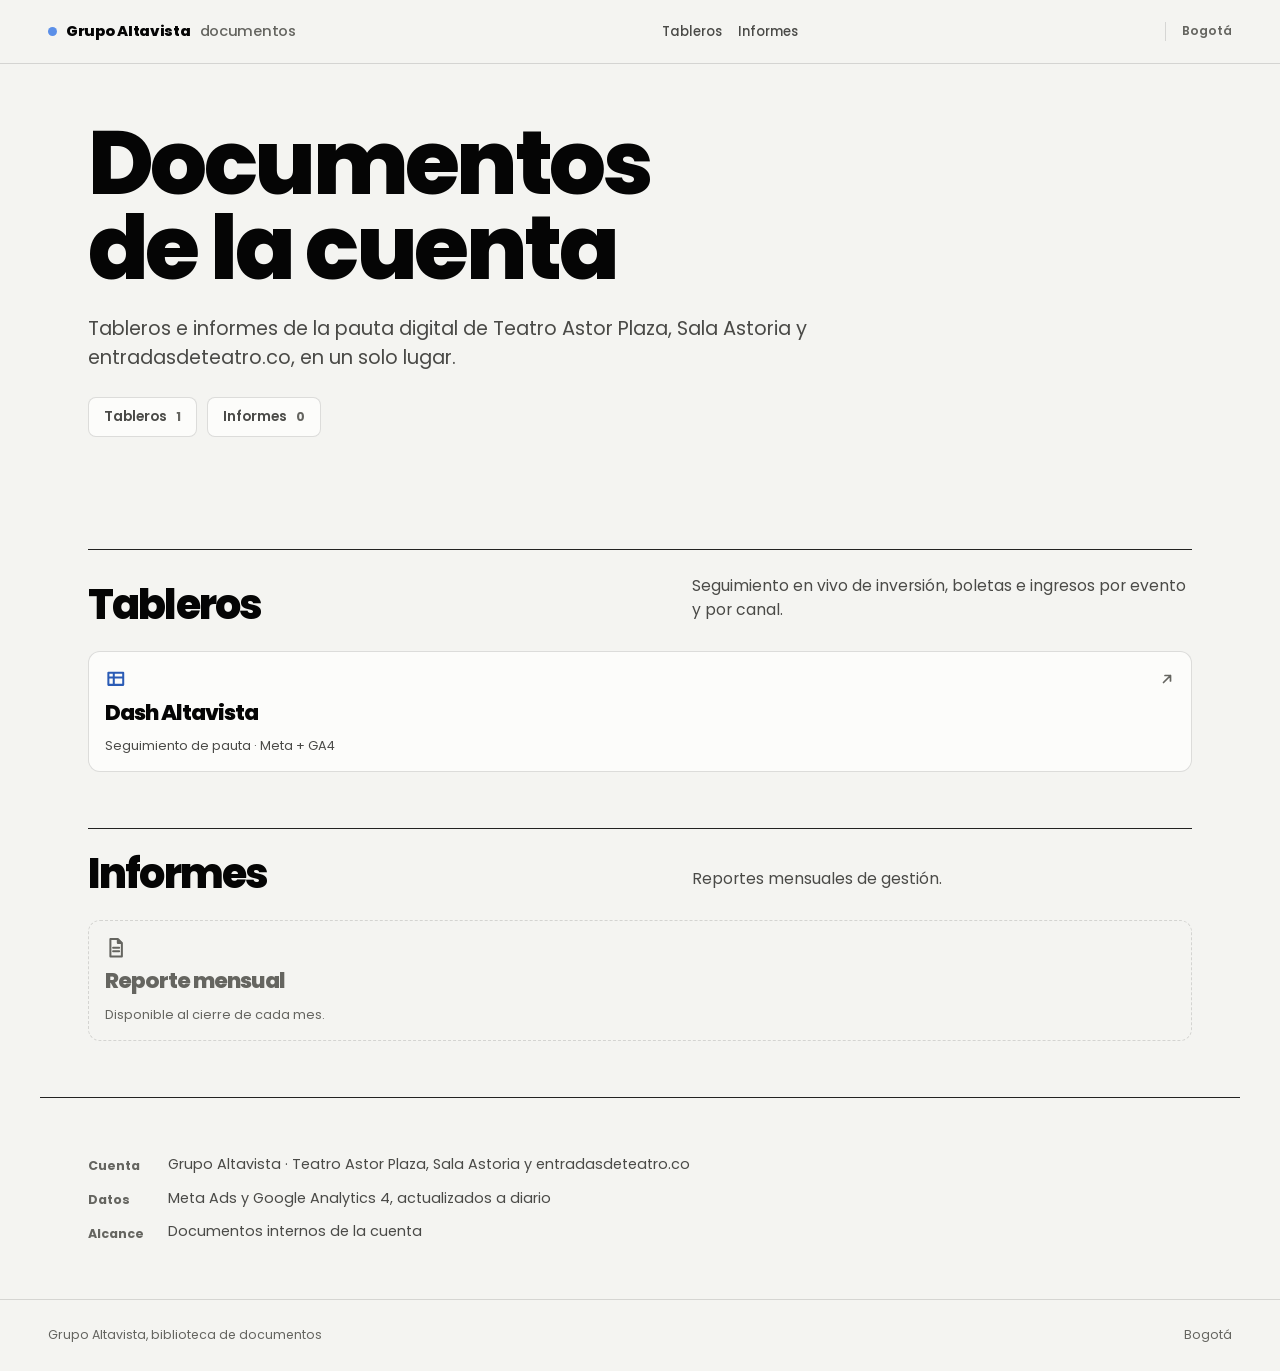
==== altavista/index.html @ d1a05a9a "Dashboards: Altavista y ATLAB en un solo repo" ====
<!doctype html>
<html lang="es">
<head>
<link rel="icon" href="favicon.ico" sizes="any">
<link rel="icon" type="image/png" sizes="32x32" href="favicon-32.png">
<link rel="apple-touch-icon" href="apple-touch-icon.png">
  <meta charset="utf-8">
  <meta name="viewport" content="width=device-width, initial-scale=1">
  <meta name="description" content="Índice de los documentos y tableros de Grupo Altavista.">
  <meta name="robots" content="noindex, nofollow">
  <meta name="theme-color" content="#f4f4f1">
  <title>Grupo Altavista | Documentos</title>
  <link rel="preconnect" href="https://fonts.gstatic.com" crossorigin>
  <link rel="stylesheet" href="https://fonts.googleapis.com/css2?family=Poppins:wght@400;500;600;700;800&display=swap">
  <style>
    :root{
      --paper:#f4f4f1; --raised:#fcfcfa; --sunken:#e7e6e1;
      --ink:#050505; --ink-secondary:#4a4a47; --ink-muted:#656560;
      --rule:rgba(5,5,5,.13); --rule-strong:rgba(5,5,5,.88);
      --accent:#5B8FE8; --accent-fg:#2a5bb5;
      --radius:12px; --radius-sm:8px; --ease:cubic-bezier(.2,.7,.2,1);
      --gutter:clamp(16px,4vw,48px); --max:1200px; --measure:60ch;
      --s-3:12px; --s-4:16px; --s-5:24px; --s-6:56px; --s-col:48px; --step:56px;
      --fs-display:clamp(2.6rem,7vw,6rem);
    }
    *{box-sizing:border-box}
    html{scroll-behavior:smooth}
    body{margin:0; font-family:'Poppins',sans-serif; background:var(--paper); color:var(--ink); line-height:1.5; -webkit-font-smoothing:antialiased}
    h1,h2,h3{margin:0; font-weight:800; letter-spacing:-.045em; line-height:1.03; text-wrap:balance}
    p{margin:0}
    a{color:inherit}

    .skip-link{position:fixed; top:10px; left:10px; z-index:120; transform:translateY(-180%); background:var(--accent); color:#fff; padding:12px 18px; border-radius:var(--radius-sm); font-weight:600; font-size:.85rem; text-decoration:none}
    .skip-link:focus{transform:translateY(0)}

    .masthead{position:sticky; top:0; z-index:60; display:flex; align-items:center; justify-content:space-between; gap:24px; height:64px; padding-inline:var(--gutter);
      background:color-mix(in srgb, var(--paper) 86%, transparent); backdrop-filter:blur(14px); -webkit-backdrop-filter:blur(14px); border-bottom:1px solid var(--rule)}
    .wordmark{display:inline-flex; align-items:center; gap:9px; text-decoration:none; font-weight:800; font-size:.92rem; letter-spacing:-.02em; white-space:nowrap}
    .wordmark i{width:9px; height:9px; border-radius:50%; background:var(--accent); flex:0 0 auto}
    .wordmark span{color:var(--ink-muted); font-weight:500}
    .masthead nav{display:flex; gap:var(--s-4); font-size:.83rem; font-weight:500; min-width:0}
    .masthead nav a{color:var(--ink-secondary); text-decoration:none; white-space:nowrap; transition:color .2s var(--ease)}
    .masthead nav a:hover{color:var(--ink)}
    .masthead .stamp{font-size:.76rem; font-weight:600; color:var(--ink-muted); border-left:1px solid var(--rule); padding-left:16px; white-space:nowrap}

    .wrap{max-width:var(--max); margin-inline:auto; padding-inline:var(--gutter)}
    .opening{padding-top:var(--s-6); padding-bottom:var(--step)}
    .opening h1{font-size:var(--fs-display); letter-spacing:-.04em; line-height:.95; max-width:18ch}
    .lede{max-width:var(--measure); color:var(--ink-secondary)}
    .opening .lede{margin-top:var(--s-5); font-size:clamp(1.05rem,1.55vw,1.22rem)}
    .categorias{display:flex; flex-wrap:wrap; gap:10px; margin-top:var(--s-5)}
    .categorias a{display:inline-flex; align-items:baseline; gap:9px; text-decoration:none; padding:9px 15px; border:1px solid var(--rule); border-radius:var(--radius-sm); background:var(--raised);
      font-size:.86rem; font-weight:600; color:var(--ink-secondary); transition:border-color .2s var(--ease), color .2s var(--ease)}
    .categorias a:hover{border-color:var(--ink); color:var(--ink)}
    .categorias a b{font-weight:700; font-size:.78rem; color:var(--ink-muted); font-variant-numeric:tabular-nums}
    .categorias a:hover b{color:var(--accent-fg)}

    .grupo{padding-block:var(--step)}
    .grupo + .grupo{padding-top:0}
    .grupo-head{display:grid; grid-template-columns:minmax(0,1fr) minmax(0,.9fr); gap:var(--s-col); align-items:end; padding-top:var(--s-5); margin-bottom:var(--s-5); border-top:1px solid var(--rule-strong)}
    .grupo-head h2{font-size:clamp(1.6rem,3.4vw,2.6rem)}
    .grupo-head p{max-width:var(--measure); color:var(--ink-secondary); font-size:.98rem; padding-bottom:.35em}

    .shelf{display:grid; gap:var(--s-4); grid-template-columns:repeat(auto-fit,minmax(min(100%,290px),1fr))}
    .card{display:grid; align-content:start; gap:var(--s-3); padding:var(--s-4); background:var(--raised); border:1px solid var(--rule); border-radius:var(--radius);
      text-decoration:none; color:inherit; transition:border-color .25s var(--ease), transform .25s var(--ease)}
    a.card:hover{transform:translateY(-3px); border-color:var(--ink)}
    a.card:focus-visible{border-color:var(--ink); outline:2px solid var(--accent); outline-offset:2px}
    .card h3{font-size:clamp(1.1rem,1.7vw,1.35rem)}
    .card p{color:var(--ink-secondary); font-size:.8rem}
    .card-top{display:flex; align-items:center; justify-content:space-between; gap:var(--s-3); color:var(--ink-muted)}
    .card-top .ico-lg{color:var(--accent-fg)}
    .card-top .ico:last-child{transition:transform .25s var(--ease)}
    a.card:hover .card-top .ico:last-child{transform:translate(2px,-2px)}
    .card.is-empty{background:none; border-style:dashed}
    .card.is-empty .card-top,.card.is-empty .card-top .ico-lg,.card.is-empty h3,.card.is-empty p{color:var(--ink-muted)}
    .ico{width:1em; height:1em; flex:0 0 auto; fill:none; stroke:currentColor; stroke-width:1.7; stroke-linecap:round; stroke-linejoin:round; vertical-align:-.12em}
    .ico-lg{width:1.35em; height:1.35em; stroke-width:1.5}

    .colophon{padding-block:var(--s-6); border-top:1px solid var(--rule-strong)}
    .colophon dl{display:grid; grid-template-columns:auto minmax(0,1fr); gap:12px var(--s-5); margin:0; max-width:920px}
    .colophon dt{font-size:.78rem; font-weight:700; color:var(--ink-muted); padding-top:.25em; white-space:nowrap}
    .colophon dd{margin:0; color:var(--ink-secondary); font-size:.9rem; line-height:1.5}
    .footer{padding:26px var(--gutter); border-top:1px solid var(--rule); display:flex; flex-wrap:wrap; justify-content:space-between; gap:12px; color:var(--ink-muted); font-size:.78rem}

    @media (max-width:760px){
      .masthead nav,.masthead .stamp{display:none}
      .grupo-head{grid-template-columns:1fr; gap:14px}
      .colophon dl{grid-template-columns:1fr; gap:2px}
      .colophon dt{padding-top:16px}
    }
  </style>
</head>
<body>
<svg width="0" height="0" style="position:absolute" aria-hidden="true">
  <symbol id="i-tabla" viewBox="0 0 16 16"><path d="M2.5 3.5h11v9h-11zM2.5 7h11M6.5 3.5v9"/></symbol>
  <symbol id="i-abrir" viewBox="0 0 16 16"><path d="M4.5 11.5 11.5 4.5M6 4.5h5.5V10"/></symbol>
  <symbol id="i-documento" viewBox="0 0 16 16"><path d="M4 1.5h5.5L12.5 4.5v10h-8.5zM9.5 1.5v3h3M6 8h4.5M6 10.5h4.5"/></symbol>
</svg>
<a class="skip-link" href="#top">Ir a los documentos</a>

<header class="masthead">
  <a class="wordmark" href="index.html"><i></i>Grupo Altavista <span>documentos</span></a>
  <nav aria-label="Documentos">
    <a href="#tableros">Tableros</a>
    <a href="#informes">Informes</a>
  </nav>
  <span class="stamp">Bogotá</span>
</header>

<main id="top">

<section class="opening wrap">
  <h1>Documentos de la cuenta</h1>
  <p class="lede">Tableros e informes de la pauta digital de Teatro Astor Plaza, Sala Astoria y entradasdeteatro.co, en un solo lugar.</p>
  <nav class="categorias" aria-label="Categorías de documentos">
    <a href="#tableros">Tableros <b>1</b></a>
    <a href="#informes">Informes <b>0</b></a>
  </nav>
</section>

<section class="grupo wrap" id="tableros">
  <div class="grupo-head">
    <h2>Tableros</h2>
    <p>Seguimiento en vivo de inversión, boletas e ingresos por evento y por canal.</p>
  </div>

  <div class="shelf">
    <a class="card" href="dash-altavista.html" target="_blank" rel="noopener">
      <span class="card-top">
        <svg class="ico ico-lg" aria-hidden="true"><use href="#i-tabla"></use></svg>
        <svg class="ico" aria-hidden="true"><use href="#i-abrir"></use></svg>
      </span>
      <h3>Dash Altavista</h3>
      <p>Seguimiento de pauta · Meta + GA4</p>
    </a>
  </div>
</section>

<section class="grupo wrap" id="informes">
  <div class="grupo-head">
    <h2>Informes</h2>
    <p>Reportes mensuales de gestión.</p>
  </div>

  <div class="shelf">
    <div class="card is-empty">
      <span class="card-top">
        <svg class="ico ico-lg" aria-hidden="true"><use href="#i-documento"></use></svg>
      </span>
      <h3>Reporte mensual</h3>
      <p>Disponible al cierre de cada mes.</p>
    </div>
  </div>
</section>

<section class="colophon wrap">
  <dl>
    <dt>Cuenta</dt><dd>Grupo Altavista · Teatro Astor Plaza, Sala Astoria y entradasdeteatro.co</dd>
    <dt>Datos</dt><dd>Meta Ads y Google Analytics 4, actualizados a diario</dd>
    <dt>Alcance</dt><dd>Documentos internos de la cuenta</dd>
  </dl>
</section>

</main>

<footer class="footer">
  <span>Grupo Altavista, biblioteca de documentos</span>
  <span>Bogotá</span>
</footer>
</body>
</html>
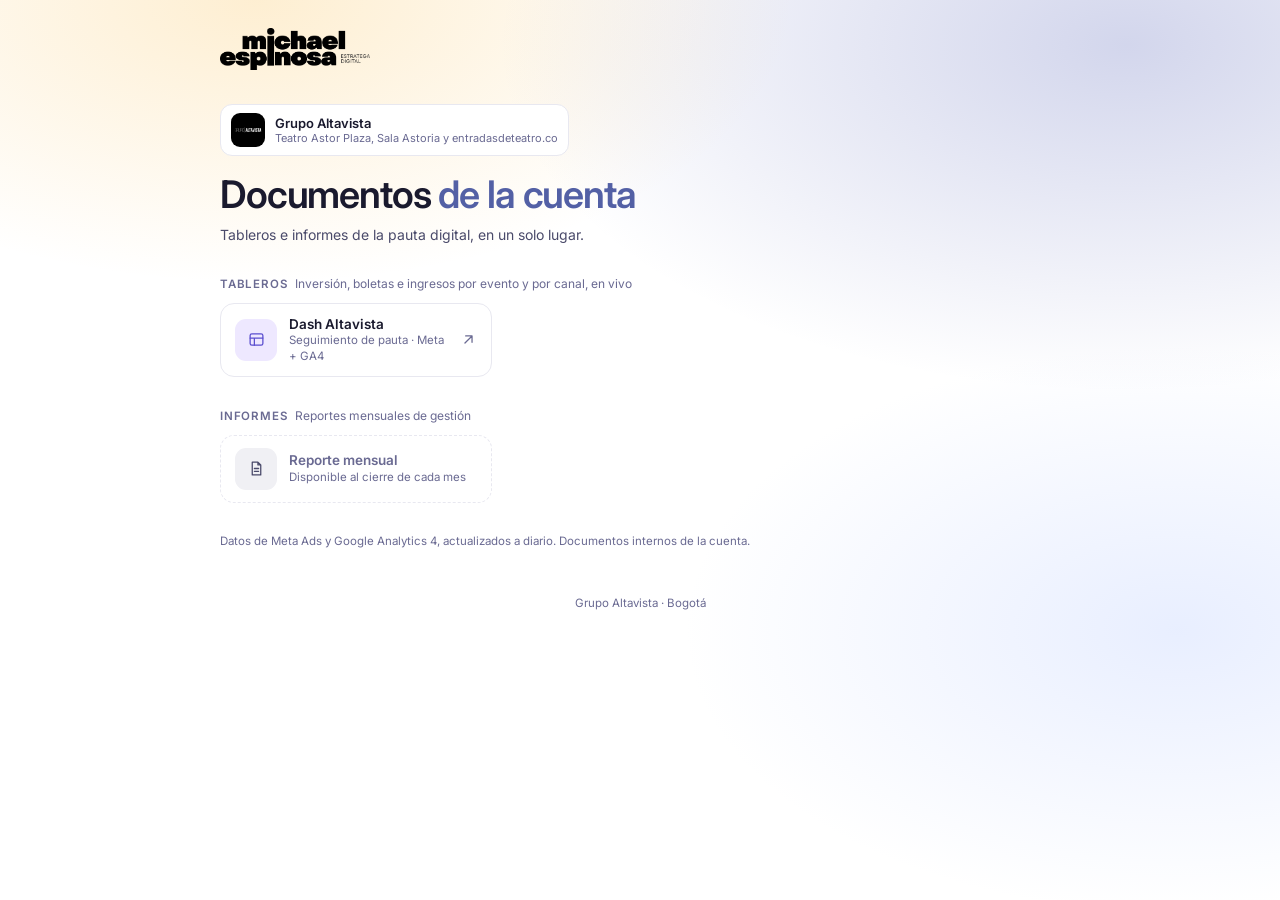
==== commit 64252130: "Dashboards con la visual del portal de vida Base compartida en assets/ (ui.css, ui.js, logos): Inter" ====
--- a/altavista/index.html
+++ b/altavista/index.html
@@ -1,172 +1,64 @@
 <!doctype html>
 <html lang="es">
 <head>
+<meta charset="utf-8">
+<meta name="viewport" content="width=device-width, initial-scale=1, viewport-fit=cover">
+<meta name="description" content="Índice de los documentos y tableros de Grupo Altavista.">
+<meta name="robots" content="noindex, nofollow">
+<meta name="theme-color" content="#ffffff">
+<title>Grupo Altavista | Documentos</title>
 <link rel="icon" href="favicon.ico" sizes="any">
 <link rel="icon" type="image/png" sizes="32x32" href="favicon-32.png">
 <link rel="apple-touch-icon" href="apple-touch-icon.png">
-  <meta charset="utf-8">
-  <meta name="viewport" content="width=device-width, initial-scale=1">
-  <meta name="description" content="Índice de los documentos y tableros de Grupo Altavista.">
-  <meta name="robots" content="noindex, nofollow">
-  <meta name="theme-color" content="#f4f4f1">
-  <title>Grupo Altavista | Documentos</title>
-  <link rel="preconnect" href="https://fonts.gstatic.com" crossorigin>
-  <link rel="stylesheet" href="https://fonts.googleapis.com/css2?family=Poppins:wght@400;500;600;700;800&display=swap">
-  <style>
-    :root{
-      --paper:#f4f4f1; --raised:#fcfcfa; --sunken:#e7e6e1;
-      --ink:#050505; --ink-secondary:#4a4a47; --ink-muted:#656560;
-      --rule:rgba(5,5,5,.13); --rule-strong:rgba(5,5,5,.88);
-      --accent:#5B8FE8; --accent-fg:#2a5bb5;
-      --radius:12px; --radius-sm:8px; --ease:cubic-bezier(.2,.7,.2,1);
-      --gutter:clamp(16px,4vw,48px); --max:1200px; --measure:60ch;
-      --s-3:12px; --s-4:16px; --s-5:24px; --s-6:56px; --s-col:48px; --step:56px;
-      --fs-display:clamp(2.6rem,7vw,6rem);
-    }
-    *{box-sizing:border-box}
-    html{scroll-behavior:smooth}
-    body{margin:0; font-family:'Poppins',sans-serif; background:var(--paper); color:var(--ink); line-height:1.5; -webkit-font-smoothing:antialiased}
-    h1,h2,h3{margin:0; font-weight:800; letter-spacing:-.045em; line-height:1.03; text-wrap:balance}
-    p{margin:0}
-    a{color:inherit}
-
-    .skip-link{position:fixed; top:10px; left:10px; z-index:120; transform:translateY(-180%); background:var(--accent); color:#fff; padding:12px 18px; border-radius:var(--radius-sm); font-weight:600; font-size:.85rem; text-decoration:none}
-    .skip-link:focus{transform:translateY(0)}
-
-    .masthead{position:sticky; top:0; z-index:60; display:flex; align-items:center; justify-content:space-between; gap:24px; height:64px; padding-inline:var(--gutter);
-      background:color-mix(in srgb, var(--paper) 86%, transparent); backdrop-filter:blur(14px); -webkit-backdrop-filter:blur(14px); border-bottom:1px solid var(--rule)}
-    .wordmark{display:inline-flex; align-items:center; gap:9px; text-decoration:none; font-weight:800; font-size:.92rem; letter-spacing:-.02em; white-space:nowrap}
-    .wordmark i{width:9px; height:9px; border-radius:50%; background:var(--accent); flex:0 0 auto}
-    .wordmark span{color:var(--ink-muted); font-weight:500}
-    .masthead nav{display:flex; gap:var(--s-4); font-size:.83rem; font-weight:500; min-width:0}
-    .masthead nav a{color:var(--ink-secondary); text-decoration:none; white-space:nowrap; transition:color .2s var(--ease)}
-    .masthead nav a:hover{color:var(--ink)}
-    .masthead .stamp{font-size:.76rem; font-weight:600; color:var(--ink-muted); border-left:1px solid var(--rule); padding-left:16px; white-space:nowrap}
-
-    .wrap{max-width:var(--max); margin-inline:auto; padding-inline:var(--gutter)}
-    .opening{padding-top:var(--s-6); padding-bottom:var(--step)}
-    .opening h1{font-size:var(--fs-display); letter-spacing:-.04em; line-height:.95; max-width:18ch}
-    .lede{max-width:var(--measure); color:var(--ink-secondary)}
-    .opening .lede{margin-top:var(--s-5); font-size:clamp(1.05rem,1.55vw,1.22rem)}
-    .categorias{display:flex; flex-wrap:wrap; gap:10px; margin-top:var(--s-5)}
-    .categorias a{display:inline-flex; align-items:baseline; gap:9px; text-decoration:none; padding:9px 15px; border:1px solid var(--rule); border-radius:var(--radius-sm); background:var(--raised);
-      font-size:.86rem; font-weight:600; color:var(--ink-secondary); transition:border-color .2s var(--ease), color .2s var(--ease)}
-    .categorias a:hover{border-color:var(--ink); color:var(--ink)}
-    .categorias a b{font-weight:700; font-size:.78rem; color:var(--ink-muted); font-variant-numeric:tabular-nums}
-    .categorias a:hover b{color:var(--accent-fg)}
-
-    .grupo{padding-block:var(--step)}
-    .grupo + .grupo{padding-top:0}
-    .grupo-head{display:grid; grid-template-columns:minmax(0,1fr) minmax(0,.9fr); gap:var(--s-col); align-items:end; padding-top:var(--s-5); margin-bottom:var(--s-5); border-top:1px solid var(--rule-strong)}
-    .grupo-head h2{font-size:clamp(1.6rem,3.4vw,2.6rem)}
-    .grupo-head p{max-width:var(--measure); color:var(--ink-secondary); font-size:.98rem; padding-bottom:.35em}
-
-    .shelf{display:grid; gap:var(--s-4); grid-template-columns:repeat(auto-fit,minmax(min(100%,290px),1fr))}
-    .card{display:grid; align-content:start; gap:var(--s-3); padding:var(--s-4); background:var(--raised); border:1px solid var(--rule); border-radius:var(--radius);
-      text-decoration:none; color:inherit; transition:border-color .25s var(--ease), transform .25s var(--ease)}
-    a.card:hover{transform:translateY(-3px); border-color:var(--ink)}
-    a.card:focus-visible{border-color:var(--ink); outline:2px solid var(--accent); outline-offset:2px}
-    .card h3{font-size:clamp(1.1rem,1.7vw,1.35rem)}
-    .card p{color:var(--ink-secondary); font-size:.8rem}
-    .card-top{display:flex; align-items:center; justify-content:space-between; gap:var(--s-3); color:var(--ink-muted)}
-    .card-top .ico-lg{color:var(--accent-fg)}
-    .card-top .ico:last-child{transition:transform .25s var(--ease)}
-    a.card:hover .card-top .ico:last-child{transform:translate(2px,-2px)}
-    .card.is-empty{background:none; border-style:dashed}
-    .card.is-empty .card-top,.card.is-empty .card-top .ico-lg,.card.is-empty h3,.card.is-empty p{color:var(--ink-muted)}
-    .ico{width:1em; height:1em; flex:0 0 auto; fill:none; stroke:currentColor; stroke-width:1.7; stroke-linecap:round; stroke-linejoin:round; vertical-align:-.12em}
-    .ico-lg{width:1.35em; height:1.35em; stroke-width:1.5}
-
-    .colophon{padding-block:var(--s-6); border-top:1px solid var(--rule-strong)}
-    .colophon dl{display:grid; grid-template-columns:auto minmax(0,1fr); gap:12px var(--s-5); margin:0; max-width:920px}
-    .colophon dt{font-size:.78rem; font-weight:700; color:var(--ink-muted); padding-top:.25em; white-space:nowrap}
-    .colophon dd{margin:0; color:var(--ink-secondary); font-size:.9rem; line-height:1.5}
-    .footer{padding:26px var(--gutter); border-top:1px solid var(--rule); display:flex; flex-wrap:wrap; justify-content:space-between; gap:12px; color:var(--ink-muted); font-size:.78rem}
-
-    @media (max-width:760px){
-      .masthead nav,.masthead .stamp{display:none}
-      .grupo-head{grid-template-columns:1fr; gap:14px}
-      .colophon dl{grid-template-columns:1fr; gap:2px}
-      .colophon dt{padding-top:16px}
-    }
-  </style>
+<link rel="preconnect" href="https://fonts.googleapis.com">
+<link rel="preconnect" href="https://fonts.gstatic.com" crossorigin>
+<link href="https://fonts.googleapis.com/css2?family=Inter:wght@400;500;600&display=swap" rel="stylesheet">
+<link rel="stylesheet" href="../assets/ui.css">
 </head>
 <body>
 <svg width="0" height="0" style="position:absolute" aria-hidden="true">
-  <symbol id="i-tabla" viewBox="0 0 16 16"><path d="M2.5 3.5h11v9h-11zM2.5 7h11M6.5 3.5v9"/></symbol>
-  <symbol id="i-abrir" viewBox="0 0 16 16"><path d="M4.5 11.5 11.5 4.5M6 4.5h5.5V10"/></symbol>
-  <symbol id="i-documento" viewBox="0 0 16 16"><path d="M4 1.5h5.5L12.5 4.5v10h-8.5zM9.5 1.5v3h3M6 8h4.5M6 10.5h4.5"/></symbol>
+  <symbol id="i-go" viewBox="0 0 24 24"><path d="M7 17 17 7M8 7h9v9"/></symbol>
+  <symbol id="i-tabla" viewBox="0 0 24 24"><rect x="3" y="4" width="18" height="16" rx="2.5"/><path d="M3 10h18M9 10v10"/></symbol>
+  <symbol id="i-doc" viewBox="0 0 24 24"><path d="M6 3h8l4 4v14H6zM14 3v4h4M9 12h6M9 16h6"/></symbol>
 </svg>
-<a class="skip-link" href="#top">Ir a los documentos</a>
-
-<header class="masthead">
-  <a class="wordmark" href="index.html"><i></i>Grupo Altavista <span>documentos</span></a>
-  <nav aria-label="Documentos">
-    <a href="#tableros">Tableros</a>
-    <a href="#informes">Informes</a>
-  </nav>
-  <span class="stamp">Bogotá</span>
-</header>
-
-<main id="top">
-
-<section class="opening wrap">
-  <h1>Documentos de la cuenta</h1>
-  <p class="lede">Tableros e informes de la pauta digital de Teatro Astor Plaza, Sala Astoria y entradasdeteatro.co, en un solo lugar.</p>
-  <nav class="categorias" aria-label="Categorías de documentos">
-    <a href="#tableros">Tableros <b>1</b></a>
-    <a href="#informes">Informes <b>0</b></a>
-  </nav>
-</section>
-
-<section class="grupo wrap" id="tableros">
-  <div class="grupo-head">
-    <h2>Tableros</h2>
-    <p>Seguimiento en vivo de inversión, boletas e ingresos por evento y por canal.</p>
+<main class="hub" id="top">
+  <div class="hub-top">
+    <a href="../" aria-label="Todos los dashboards"><img class="wm" src="../assets/logo-michael-espinosa.png" alt="Michael Espinosa, estratega digital" width="150" height="42"></a>
   </div>
 
-  <div class="shelf">
-    <a class="card" href="dash-altavista.html" target="_blank" rel="noopener">
-      <span class="card-top">
-        <svg class="ico ico-lg" aria-hidden="true"><use href="#i-tabla"></use></svg>
-        <svg class="ico" aria-hidden="true"><use href="#i-abrir"></use></svg>
-      </span>
-      <h3>Dash Altavista</h3>
-      <p>Seguimiento de pauta · Meta + GA4</p>
-    </a>
-  </div>
-</section>
+  <div class="view">
+    <div class="clchip" style="display:inline-flex;margin-bottom:18px">
+      <span class="av"><img src="../assets/logos/altavista.png" alt="" width="34" height="34"></span>
+      <span><b>Grupo Altavista</b><small>Teatro Astor Plaza, Sala Astoria y entradasdeteatro.co</small></span>
+    </div>
+    <h1 class="t">Documentos <em>de la cuenta</em></h1>
+    <p class="sub">Tableros e informes de la pauta digital, en un solo lugar.</p>
 
-<section class="grupo wrap" id="informes">
-  <div class="grupo-head">
-    <h2>Informes</h2>
-    <p>Reportes mensuales de gestión.</p>
+    <section class="hub-grp" id="tableros" aria-labelledby="h-tab">
+      <h2 class="s" id="h-tab">Tableros<span class="sec-note">Inversión, boletas e ingresos por evento y por canal, en vivo</span></h2>
+      <div class="tiles">
+        <a class="tile" href="dash-altavista.html">
+          <span class="av" style="background:var(--acc-soft);color:var(--acc-ink)"><svg class="i" aria-hidden="true"><use href="#i-tabla"></use></svg></span>
+          <span class="tl"><b>Dash Altavista</b><small>Seguimiento de pauta · Meta + GA4</small></span>
+          <svg class="i go" aria-hidden="true"><use href="#i-go"></use></svg>
+        </a>
+      </div>
+    </section>
+
+    <section class="hub-grp" id="informes" aria-labelledby="h-inf">
+      <h2 class="s" id="h-inf">Informes<span class="sec-note">Reportes mensuales de gestión</span></h2>
+      <div class="tiles">
+        <div class="tile is-empty">
+          <span class="av"><svg class="i" aria-hidden="true"><use href="#i-doc"></use></svg></span>
+          <span class="tl"><b>Reporte mensual</b><small>Disponible al cierre de cada mes</small></span>
+        </div>
+      </div>
+    </section>
+
+    <p class="note" style="margin-top:30px">Datos de Meta Ads y Google Analytics 4, actualizados a diario. Documentos internos de la cuenta.</p>
   </div>
 
-  <div class="shelf">
-    <div class="card is-empty">
-      <span class="card-top">
-        <svg class="ico ico-lg" aria-hidden="true"><use href="#i-documento"></use></svg>
-      </span>
-      <h3>Reporte mensual</h3>
-      <p>Disponible al cierre de cada mes.</p>
-    </div>
-  </div>
-</section>
-
-<section class="colophon wrap">
-  <dl>
-    <dt>Cuenta</dt><dd>Grupo Altavista · Teatro Astor Plaza, Sala Astoria y entradasdeteatro.co</dd>
-    <dt>Datos</dt><dd>Meta Ads y Google Analytics 4, actualizados a diario</dd>
-    <dt>Alcance</dt><dd>Documentos internos de la cuenta</dd>
-  </dl>
-</section>
-
+  <p class="hub-foot">Grupo Altavista · Bogotá</p>
 </main>
-
-<footer class="footer">
-  <span>Grupo Altavista, biblioteca de documentos</span>
-  <span>Bogotá</span>
-</footer>
 </body>
 </html>
--- a/assets/ui.css
+++ b/assets/ui.css
@@ -0,0 +1,200 @@
+/* Visual del portal de vida (app.maicolespinosa.com) para los dashboards de pauta.
+   Tokens y piezas salen de app/assets/portal.css; la lógica y los datos de cada página no cambian.
+   Solo claro, igual que el portal. Series de gráficas validadas con validate_palette (dataviz). */
+:root{
+  color-scheme:light;
+  --win:#fff;--side:#f8f8fa;--card:#fff;--line:#e8e8f0;--line2:#f0f0f4;
+  --ink:#1a1a2e;--ink2:#4a4a6a;--ink3:#6a6a92;
+  --acc:#5360a5;--acc-soft:#eee8ff;--acc-ink:#5b4fcf;--pri:#6c77c1;
+  --yel:#f9b431;--yel-soft:#fff8e0;
+  --good:#2e7d32;--good-soft:#e8ffe8;--warn:#926a09;--warn-soft:#fff8e0;--crit:#b74527;--crit-soft:#ffe8e0;
+  --shadow:0 30px 80px -20px rgba(26,26,46,.22),0 8px 24px -8px rgba(108,119,193,.28);
+  --font:'Inter',ui-sans-serif,system-ui,-apple-system,'Segoe UI',sans-serif;
+  --safe-t:env(safe-area-inset-top,0px);--safe-b:env(safe-area-inset-bottom,0px);
+  --ease:cubic-bezier(.2,.7,.2,1);
+  /* datos: series categóricas (lavanda, ámbar, verde azulado), rampa ordinal del embudo y rejilla */
+  --s1:#5360a5;--s2:#e08a00;--s3:#1b9e77;--s-otro:#b9bccd;
+  --o1:#9aa5da;--o2:#7d89c8;--o3:#5f6cb2;--o4:#445087;
+  --grid:#eceef4;--track:#eef0f6;
+}
+*{box-sizing:border-box}
+html{overflow-x:clip}
+body{margin:0;overflow-x:clip;font-family:var(--font);color:var(--ink);background-color:#fff;font-size:13px;line-height:1.45;-webkit-font-smoothing:antialiased;-webkit-tap-highlight-color:transparent;
+  background-image:radial-gradient(60% 45% at 20% 0%,rgba(249,180,49,.22),transparent 70%),radial-gradient(70% 55% at 88% 5%,rgba(108,119,193,.30),transparent 70%),radial-gradient(55% 45% at 92% 70%,rgba(180,200,255,.30),transparent 70%);
+  background-attachment:fixed}
+body.noscroll{overflow:hidden}
+button,input,select,textarea{font:inherit;color:inherit}
+button{cursor:pointer}
+a{color:inherit;text-decoration:none}
+h1,h2,h3,h4{margin:0}
+b,strong{font-weight:600}
+:focus-visible{outline:2px solid var(--acc);outline-offset:2px;border-radius:6px}
+.hide,[hidden]{display:none!important}
+.sr{position:absolute;width:1px;height:1px;overflow:hidden;clip:rect(0 0 0 0)}
+.num{font-variant-numeric:tabular-nums}
+svg.i{width:17px;height:17px;fill:none;stroke:currentColor;stroke-width:1.8;stroke-linecap:round;stroke-linejoin:round;flex:none}
+@keyframes rise{from{opacity:0;transform:translateY(8px)}to{opacity:1;transform:none}}
+@keyframes spin{to{transform:rotate(360deg)}}
+@keyframes shim{to{background-position:-200% 0}}
+::-webkit-scrollbar{width:8px;height:8px}
+::-webkit-scrollbar-thumb{background:#d8d8e4;border-radius:99px}
+
+/* ── Ventana: barra lateral + columna ── */
+.win{display:grid;grid-template-columns:240px minmax(0,1fr);min-height:100dvh}
+.side{position:sticky;top:0;align-self:start;height:100dvh;background:var(--side);border-right:1px solid var(--line);padding:16px 12px;display:flex;flex-direction:column;gap:4px;overflow-y:auto;min-height:0}
+.wmk{display:block;margin:6px 8px 12px}
+.wm{display:block;width:150px;height:auto}
+.cap{font-size:10px;letter-spacing:.09em;text-transform:uppercase;color:var(--ink3);font-weight:600;padding:10px 10px 4px}
+.clchip{display:flex;align-items:center;gap:10px;padding:8px 10px;border:1px solid var(--line);border-radius:12px;background:var(--card)}
+.clchip b{display:block;font-size:13px;line-height:1.25}.clchip small{display:block;color:var(--ink3);font-size:11px;line-height:1.3}
+.av{width:34px;height:34px;border-radius:9px;display:grid;place-items:center;font-weight:600;font-size:11px;flex:none;background:var(--line2);color:var(--ink2);overflow:hidden}
+.av img{width:100%;height:100%;object-fit:cover;display:block}
+.nav{display:flex;align-items:center;gap:10px;width:100%;text-align:left;background:none;border:0;padding:8px 10px;border-radius:9px;color:var(--ink2);font-weight:500;font-size:13px}
+.nav:hover{background:var(--line2);color:var(--ink)}
+.nav:active{background:var(--line)}
+.nav.on{background:var(--card);color:var(--ink);font-weight:600;box-shadow:0 1px 2px rgba(0,0,0,.06),0 0 0 1px var(--line)}
+.side-foot{margin-top:auto;padding:10px;color:var(--ink3);font-size:11.5px;line-height:1.5}
+.col{display:flex;flex-direction:column;min-width:0}
+.topbar{display:flex;align-items:center;flex-wrap:wrap;gap:10px 12px;padding:12px 36px;border-bottom:1px solid var(--line);background:rgba(255,255,255,.85);backdrop-filter:blur(14px);-webkit-backdrop-filter:blur(14px);position:sticky;top:0;z-index:5}
+.topbar .grow{flex:1}
+.tb-row{display:flex;align-items:center;flex-wrap:wrap;gap:8px 12px;width:100%}
+.main{padding:26px 36px 56px;min-width:0}
+.view{animation:rise .38s var(--ease) both}
+.mbtn,.mscrim,.mnav{display:none}
+.icon-btn{width:36px;height:36px;border-radius:10px;display:grid;place-items:center;border:0;background:none;color:var(--ink2);flex:none}
+.icon-btn:hover{background:var(--line2)}
+.fbtn{display:none}
+
+/* ── Piezas ── */
+h1.t{font-size:23px;font-weight:600;letter-spacing:-.025em;text-wrap:balance}
+h1.t em{font-style:normal;color:var(--acc)}
+.sub{color:var(--ink2);margin:3px 0 0;font-size:12.5px}
+h2.s,.sec-title{font-size:11.5px;letter-spacing:.07em;text-transform:uppercase;color:var(--ink3);font-weight:600;margin:30px 0 10px;scroll-margin-top:96px}
+h2.s:first-child,.sec-title:first-child{margin-top:0}
+.sec-note{text-transform:none;letter-spacing:0;font-weight:400;font-size:12px;color:var(--ink3);margin-left:8px}
+.head{display:flex;align-items:flex-end;justify-content:space-between;gap:12px;flex-wrap:wrap}
+.card{background:var(--card);border:1px solid var(--line);border-radius:14px}
+.note,.caption{color:var(--ink3);font-size:11.5px;line-height:1.55}
+.caption{margin:-4px 0 12px;max-width:80ch}
+.empty{padding:22px 16px;text-align:center;color:var(--ink3);font-size:12.5px}
+.kpis{display:grid;grid-template-columns:repeat(auto-fit,minmax(190px,1fr));gap:12px}
+.kpi{padding:14px 16px;background:var(--card);border:1px solid var(--line);border-radius:14px;position:relative}
+.kpi small,.kpi .lb{display:block;color:var(--ink2);font-weight:500;font-size:11.5px}
+.kpi b,.kpi .vl{display:block;font-size:26px;letter-spacing:-.02em;line-height:1.15;margin-top:4px;font-weight:600}
+.kpi .d{font-size:11px;margin-top:2px;color:var(--ink3);line-height:1.4}
+.chip{display:inline-flex;align-items:center;gap:5px;border-radius:999px;padding:2px 9px;font-size:11px;font-weight:500;background:var(--line2);color:var(--ink2);white-space:nowrap}
+.chip.crit{background:var(--crit-soft);color:var(--crit)}.chip.warn{background:var(--warn-soft);color:var(--warn)}.chip.good{background:var(--good-soft);color:var(--good)}.chip.acc{background:var(--acc-soft);color:var(--acc-ink)}
+.pill{border:1px solid var(--line);background:var(--card);border-radius:999px;padding:5px 12px;font-size:12px;font-weight:500;color:var(--ink2);white-space:nowrap}
+.pill:hover{border-color:var(--ink3);color:var(--ink)}
+.pill:active{background:var(--line2)}
+.pill.on{background:var(--ink);border-color:var(--ink);color:#fff}
+.seg{display:inline-flex;background:var(--line2);border-radius:10px;padding:3px;gap:2px}
+.seg button{border:0;background:none;padding:6px 12px;border-radius:8px;font-size:12px;font-weight:500;color:var(--ink2)}
+.seg button.on{background:var(--card);color:var(--ink);box-shadow:0 1px 2px rgba(0,0,0,.08)}
+.btn{display:inline-flex;align-items:center;justify-content:center;gap:6px;height:34px;padding:0 16px;border:0;border-radius:999px;background:var(--yel);color:var(--ink);font-weight:600;font-size:12.5px;box-shadow:0 8px 24px rgba(249,180,49,.35),0 2px 8px rgba(249,180,49,.2);transition:transform .15s}
+.btn:active{transform:scale(.98)}
+.lnk{background:none;border:0;padding:0;color:var(--acc-ink);font-weight:500;font-size:12px}
+select,input[type=date],input[type=search],input[type=text]{height:34px;border:1px solid var(--line);background:var(--card);border-radius:10px;padding:0 12px;font-size:12.5px;color:var(--ink);outline:0;min-width:0}
+select{cursor:pointer;max-width:240px;padding-right:8px}
+select:focus-visible,input:focus-visible{outline:2px solid var(--acc);outline-offset:1px;border-color:var(--pri)}
+.fg{display:flex;align-items:center;gap:6px}
+.fl{font-size:11.5px;color:var(--ink3);font-weight:500;white-space:nowrap}
+.f-sep{width:1px;height:18px;background:var(--line)}
+.chk{font-size:12px;color:var(--ink2);display:flex;align-items:center;gap:6px;cursor:pointer}
+.chk input{accent-color:var(--acc)}
+.bar{height:6px;border-radius:99px;background:var(--line2);position:relative}
+.bar>i{display:block;height:100%;border-radius:99px;background:var(--ink3);transition:width .7s var(--ease);max-width:100%}
+.bar>i.acc{background:var(--acc)}
+.bar .mk{position:absolute;top:-3px;width:2px;height:12px;background:var(--ink);border-radius:2px;opacity:.55}
+.t-pos{color:var(--good);font-weight:600}.t-mid{color:var(--warn);font-weight:600}.t-neg{color:var(--crit);font-weight:600}.t-mute{color:var(--ink3)}
+.dot{width:8px;height:8px;border-radius:50%;display:inline-block;flex:none}
+.sw{width:10px;height:10px;border-radius:3px;display:inline-block;margin-right:7px;vertical-align:-1px}
+
+/* ── Tablas (estilo de las listas del portal) ── */
+.tbl,.tscroll{overflow-x:auto;-webkit-overflow-scrolling:touch}
+.card table{width:100%;border-collapse:collapse;font-size:12.5px}
+.card th{text-align:left;font-size:10.5px;letter-spacing:.07em;text-transform:uppercase;color:var(--ink3);font-weight:600;padding:10px 14px;white-space:nowrap;border-bottom:1px solid var(--line2);background:var(--card)}
+.card th.r,.card td.r,.card td.num{text-align:right}
+.card td{padding:10px 14px;border-top:1px solid var(--line2);color:var(--ink2);vertical-align:middle;white-space:nowrap}
+.card tbody tr:first-child td{border-top:0}
+.card tbody tr:hover td{background:var(--side)}
+.card td.num,.card td.r{font-variant-numeric:tabular-nums}
+.card th.sortable{cursor:pointer;user-select:none}
+.card th.sortable:hover,.card th.sort-act{color:var(--ink)}
+.card tr.tr-total td{font-weight:600;color:var(--ink);background:var(--side);border-top:1px solid var(--line)}
+.card td b,.card td strong{color:var(--ink)}
+.foot-note{font-size:11.5px;color:var(--ink3);padding:12px 16px;border-top:1px solid var(--line2);line-height:1.6}
+.foot-note b{color:var(--ink2)}
+
+/* ── Gráficas: título, tabla gemela, tooltip ── */
+.chart-title,.chart-card-head h3{font-size:13px;font-weight:600;letter-spacing:-.005em;color:var(--ink)}
+.chart-title span{font-weight:400;color:var(--ink3)}
+.chart-card-head{display:flex;align-items:center;justify-content:space-between;gap:10px;margin-bottom:12px}
+.tvbtn{border:1px solid var(--line);background:var(--card);border-radius:999px;padding:3px 10px;font-size:11px;font-weight:500;color:var(--ink3)}
+.tvbtn:hover{border-color:var(--ink3);color:var(--ink)}
+.tvbtn[aria-pressed=true]{background:var(--acc-soft);border-color:var(--acc-soft);color:var(--acc-ink)}
+.tv{display:none;max-height:300px;overflow:auto}
+.tv-on .tv{display:block}
+.tv-on .chart-wrap,.tv-on .chart-holder{display:none}
+.tv table{width:100%;border-collapse:collapse;font-size:12px}
+.tv th{text-align:left;font-size:10.5px;letter-spacing:.07em;text-transform:uppercase;color:var(--ink3);font-weight:600;padding:8px 10px;border-bottom:1px solid var(--line2);position:sticky;top:0;background:var(--card)}
+.tv td{padding:7px 10px;border-top:1px solid var(--line2);font-variant-numeric:tabular-nums;color:var(--ink2)}
+.tv th:not(:first-child),.tv td:not(:first-child){text-align:right}
+
+/* ── Carga y error ── */
+.loadscreen,#loading{position:fixed;inset:0;background:rgba(255,255,255,.92);backdrop-filter:blur(10px);-webkit-backdrop-filter:blur(10px);display:flex;flex-direction:column;align-items:center;justify-content:center;gap:14px;z-index:200}
+.loadscreen .av,#loading .av{width:56px;height:56px;border-radius:14px}
+.spinner,.load-spinner{width:28px;height:28px;border:3px solid var(--line);border-top-color:var(--acc);border-radius:50%;animation:spin .8s linear infinite}
+.load-text,#ld-msg{font-size:12.5px;color:var(--ink3);font-weight:500}
+.error-box{background:var(--crit-soft);color:var(--crit);padding:14px 18px;border-radius:12px;font-size:12.5px;line-height:1.6;max-width:480px;text-align:center}
+.refetch{opacity:.55;transition:opacity .2s}
+
+/* ── Móvil: menú lateral y barra inferior, como el portal ── */
+@media (max-width:1100px){.main{padding:22px 24px 56px}.topbar{padding:10px 24px}}
+@media (max-width:760px){
+  body{background-attachment:scroll}
+  .win{grid-template-columns:minmax(0,1fr)}
+  .side{position:fixed;top:0;left:0;bottom:0;width:min(280px,82vw);height:auto;z-index:50;overscroll-behavior:contain;padding:calc(18px + var(--safe-t)) 12px calc(18px + var(--safe-b));box-shadow:0 0 40px rgba(26,26,46,.18);transform:translateX(-105%);transition:transform .3s cubic-bezier(.2,.8,.2,1);visibility:hidden}
+  .side .nav{padding:12px;font-size:14.5px;border-radius:12px}
+  .menu-open .side{transform:none;visibility:visible}
+  .mscrim{display:block;position:fixed;inset:0;background:rgba(26,26,46,.38);opacity:0;pointer-events:none;transition:opacity .25s;z-index:45}
+  .menu-open .mscrim{opacity:1;pointer-events:auto}
+  .mbtn{display:grid}
+  .main{padding:16px max(16px,env(safe-area-inset-left,0px)) calc(108px + var(--safe-b)) max(16px,env(safe-area-inset-right,0px))}
+  .topbar{padding:10px 16px;top:var(--safe-t)}
+  .menu-open .mnav{opacity:0;pointer-events:none}
+  .mnav{display:flex;position:fixed;left:12px;right:12px;bottom:max(8px,calc(var(--safe-b) - 8px));z-index:30;height:60px;max-width:520px;margin:0 auto;background:rgba(255,255,255,.82);backdrop-filter:blur(22px) saturate(1.5);-webkit-backdrop-filter:blur(22px) saturate(1.5);border:1px solid rgba(255,255,255,.6);border-radius:999px;box-shadow:0 10px 34px rgba(108,119,193,.18),0 2px 8px rgba(26,26,46,.05);padding:6px;gap:2px}
+  .mnav a{flex:1;min-width:0;display:flex;flex-direction:column;align-items:center;justify-content:center;gap:1px;border-radius:999px;color:var(--ink3);font-size:10.5px;font-weight:500}
+  .mnav a.on{background:var(--acc-soft);color:var(--acc-ink)}
+  .mnav a svg{width:21px;height:21px}
+  .fg .fl{display:none}
+  select{max-width:none}
+  select,input[type=date],input[type=search],input[type=text]{font-size:16px}
+  .fbtn{display:inline-flex;margin-left:auto}
+  .tb-f{display:none!important}
+  .filters-open .tb-f{display:flex!important}
+  .filters-open .topbar{max-height:calc(100dvh - 16px);overflow-y:auto}
+  .f-sep,.filters-open .tb-f.f-sep{display:none!important}
+}
+@media (prefers-reduced-motion:reduce){*{animation:none!important;transition:none!important;scroll-behavior:auto!important}}
+
+/* ── Índices (hub de documentos) ── */
+.hub{max-width:880px;margin:0 auto;padding:calc(28px + var(--safe-t)) max(20px,env(safe-area-inset-left,0px)) calc(48px + var(--safe-b))}
+.hub-top{display:flex;align-items:center;justify-content:space-between;gap:16px;margin-bottom:34px}
+.hub .wm{width:150px}
+.hub h1.t{font-size:clamp(28px,6vw,38px);line-height:1.06;font-weight:600;letter-spacing:-.03em}
+.hub .sub{font-size:14px;margin-top:10px;max-width:56ch}
+.hub .view{animation:rise .38s var(--ease) both}
+.tiles{display:grid;grid-template-columns:repeat(auto-fill,minmax(min(100%,260px),1fr));gap:12px}
+.tile{display:flex;align-items:center;gap:12px;padding:12px 14px;border:1px solid var(--line);border-radius:14px;background:var(--card);min-width:0;transition:border-color .15s,transform .15s}
+a.tile:hover{border-color:var(--pri);transform:translateY(-1px)}
+a.tile:active{transform:none}
+.tile .av{width:42px;height:42px;border-radius:11px}
+.tile .tl{min-width:0;flex:1}.tile b{display:block;font-size:13.5px;line-height:1.3}.tile small{display:block;color:var(--ink3);font-size:11.5px;line-height:1.35}
+.tile .go{color:var(--ink3)}
+.tile.is-empty{background:none;border-style:dashed}
+.tile.is-empty b{color:var(--ink3)}
+.hub .cap{padding-left:0}
+.hub-grp{margin-top:30px}
+.hub-grp>h2.s{margin:0 0 10px}
+.hub-foot{margin-top:44px;text-align:center;color:var(--ink3);font-size:11.5px}
